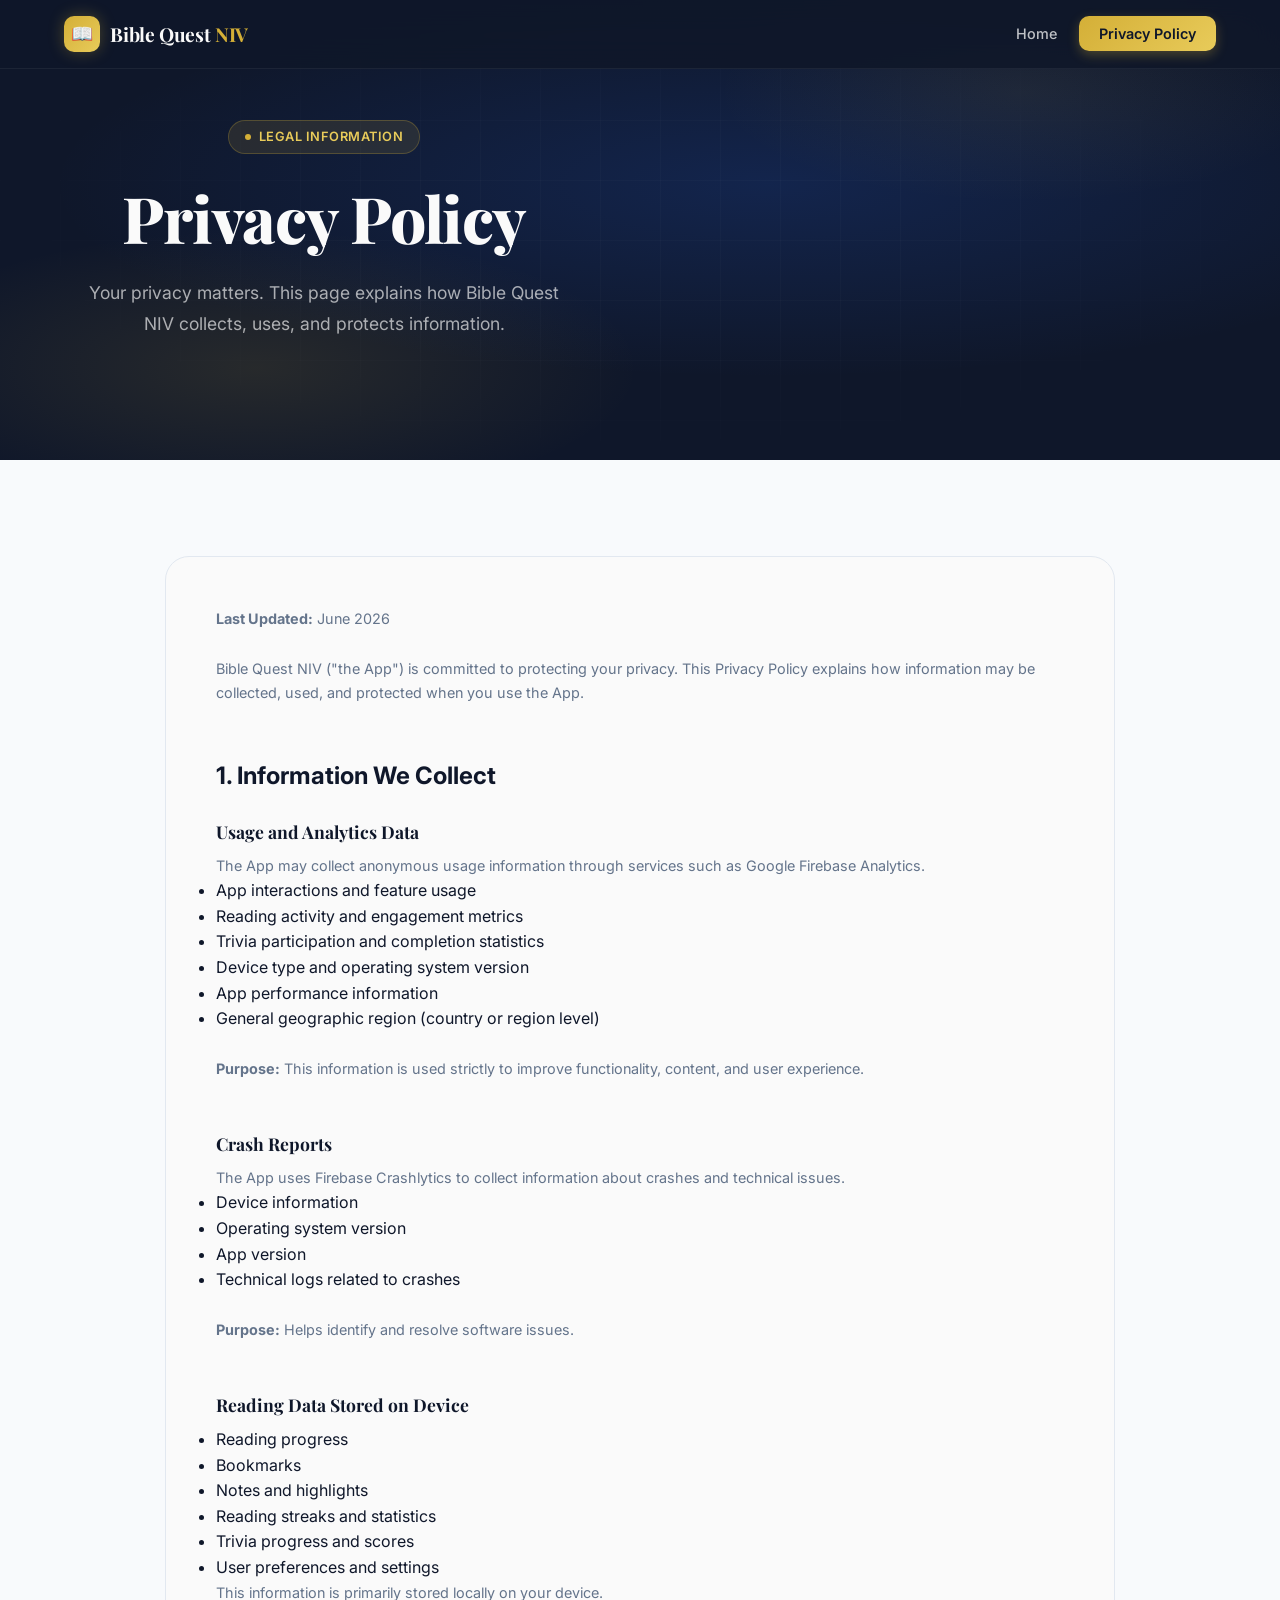
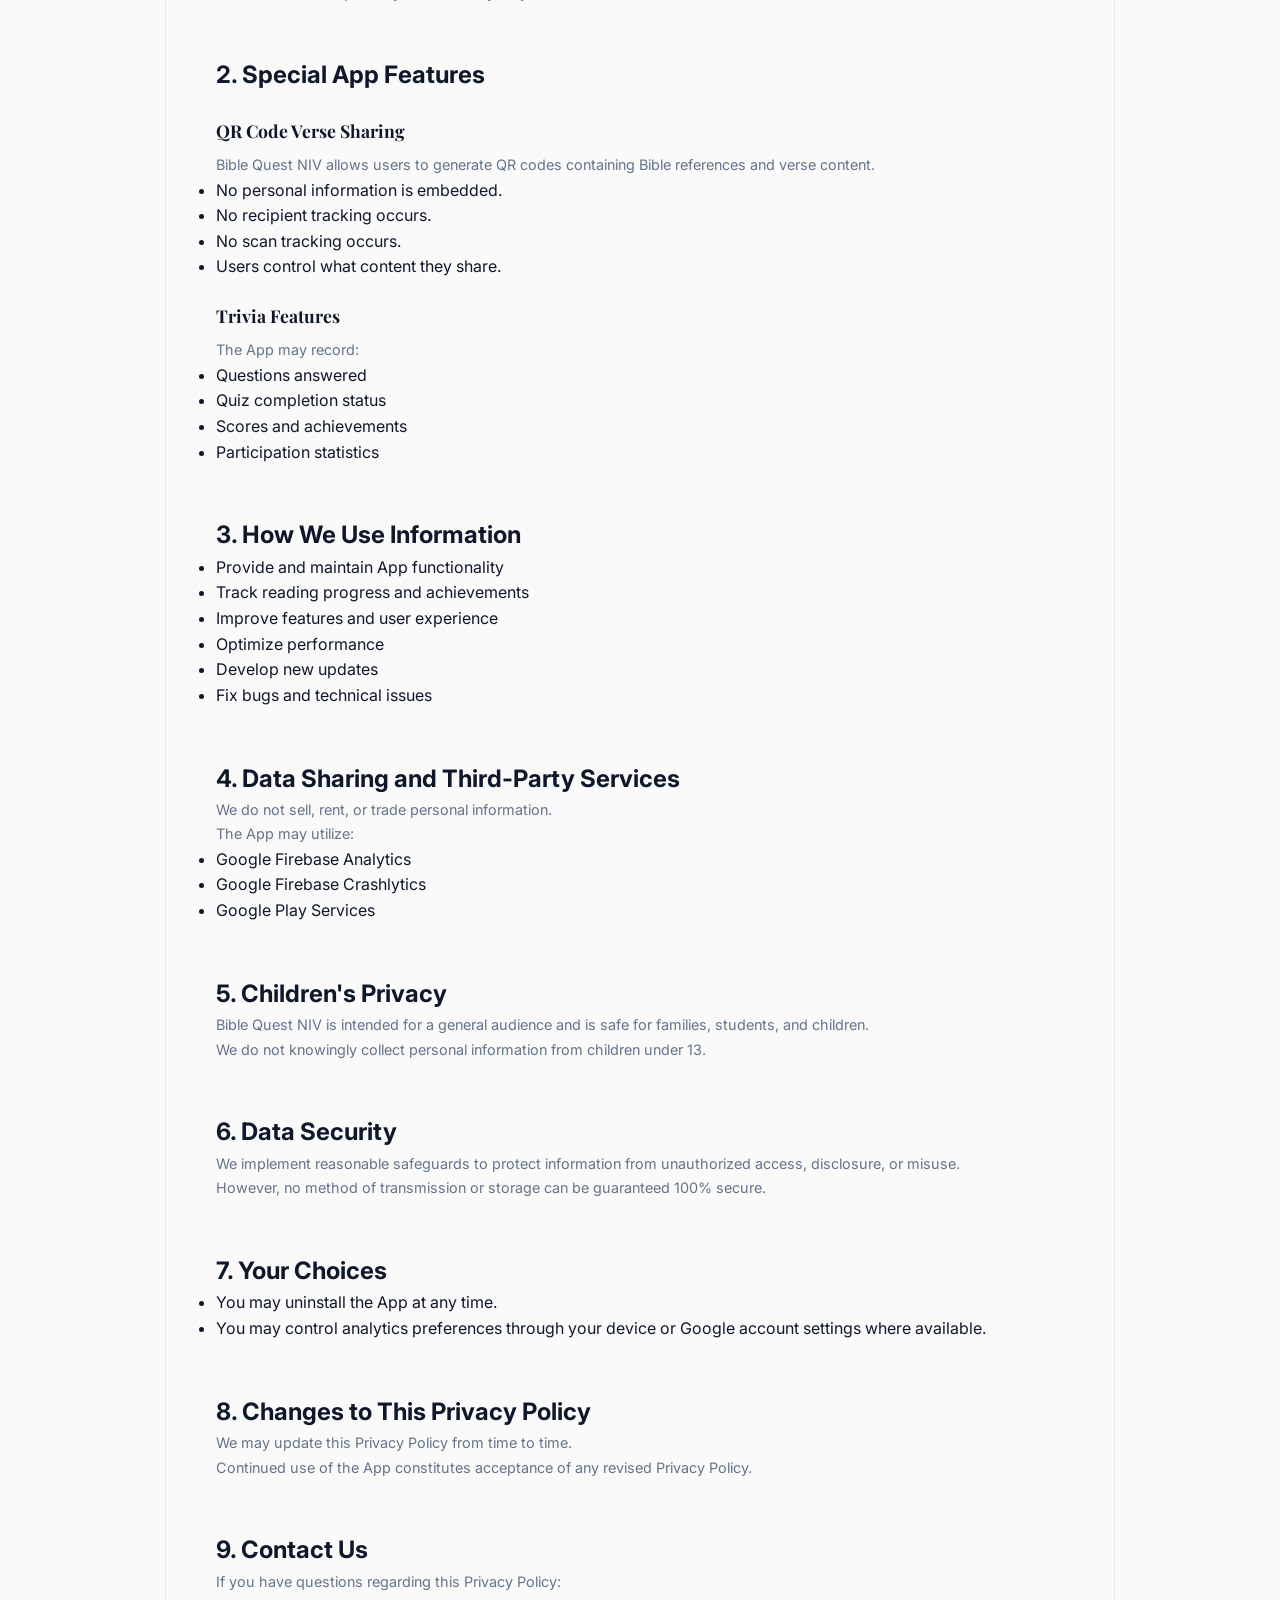
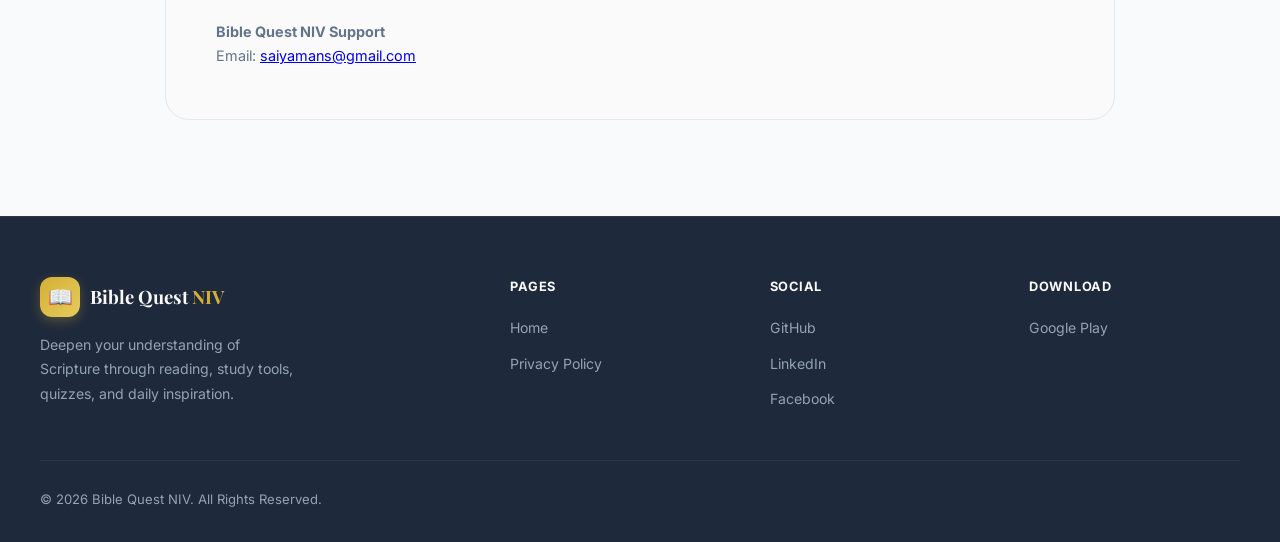
==== pages/privacy-policy.html @ 8a1cd686 "added privacy policy" ====
<!DOCTYPE html>
<html lang="en">
<head>
  <meta charset="UTF-8">
  <meta name="viewport" content="width=device-width, initial-scale=1.0">

  <title>Privacy Policy | Bible Quest NIV</title>

  <meta name="description"
        content="Privacy Policy for Bible Quest NIV">

  <!-- Existing Fonts -->
  <link rel="preconnect" href="https://fonts.googleapis.com">
  <link rel="preconnect" href="https://fonts.gstatic.com" crossorigin>

  <link href="https://fonts.googleapis.com/css2?family=Playfair+Display:wght@400;600;700;800&family=Inter:wght@300;400;500;600;700&display=swap"
        rel="stylesheet">

  <!-- YOUR EXISTING CSS -->
  <link rel="stylesheet" href="../css/style.css">
</head>
<body>

<!-- NAVBAR -->
<nav class="nav-bar">
  <div class="nav-inner">

    <a href="../index.html" class="nav-logo">
      <div class="nav-logo-icon">📖</div>

      <div class="nav-logo-text">
        Bible Quest <span>NIV</span>
      </div>
    </a>

    <ul class="nav-links">
      <li>
        <a href="../index.html" class="nav-link">
          Home
        </a>
      </li>

      <li>
        <a href="privacy-policy.html"
           class="nav-link nav-cta">
          Privacy Policy
        </a>
      </li>
    </ul>
  </div>
</nav>

<!-- HERO -->
<section class="hero" style="min-height: 50vh;">
  <div class="hero-bg"></div>
  <div class="hero-grid"></div>

  <div class="hero-inner">

    <div style="max-width: 800px; margin: 0 auto; text-align:center;">

      <div class="hero-badge">
        <span class="hero-badge-dot"></span>
        LEGAL INFORMATION
      </div>

      <h1 class="hero-title">
        Privacy Policy
      </h1>

      <p class="hero-subtitle">
        Your privacy matters. This page explains how Bible Quest NIV
        collects, uses, and protects information.
      </p>

    </div>

  </div>
</section>

<!-- CONTENT -->
<section class="section-light">
  <div class="section-inner">

    <div class="feature-card reveal"
         style="max-width: 950px; margin: 0 auto; padding: 50px;">

      <p>
        <strong>Last Updated:</strong> June 2026
      </p>

      <br>

      <p>
        Bible Quest NIV ("the App") is committed to protecting your
        privacy. This Privacy Policy explains how information may be
        collected, used, and protected when you use the App.
      </p>

      <br><br>

      <h2>1. Information We Collect</h2>

      <br>

      <h3>Usage and Analytics Data</h3>

      <p>
        The App may collect anonymous usage information through
        services such as Google Firebase Analytics.
      </p>

      <ul>
        <li>App interactions and feature usage</li>
        <li>Reading activity and engagement metrics</li>
        <li>Trivia participation and completion statistics</li>
        <li>Device type and operating system version</li>
        <li>App performance information</li>
        <li>General geographic region (country or region level)</li>
      </ul>

      <br>

      <p>
        <strong>Purpose:</strong>
        This information is used strictly to improve functionality,
        content, and user experience.
      </p>

      <br><br>

      <h3>Crash Reports</h3>

      <p>
        The App uses Firebase Crashlytics to collect information
        about crashes and technical issues.
      </p>

      <ul>
        <li>Device information</li>
        <li>Operating system version</li>
        <li>App version</li>
        <li>Technical logs related to crashes</li>
      </ul>

      <br>

      <p>
        <strong>Purpose:</strong>
        Helps identify and resolve software issues.
      </p>

      <br><br>

      <h3>Reading Data Stored on Device</h3>

      <ul>
        <li>Reading progress</li>
        <li>Bookmarks</li>
        <li>Notes and highlights</li>
        <li>Reading streaks and statistics</li>
        <li>Trivia progress and scores</li>
        <li>User preferences and settings</li>
      </ul>

      <p>
        This information is primarily stored locally on your device.
      </p>

      <br><br>

      <h2>2. Special App Features</h2>

      <br>

      <h3>QR Code Verse Sharing</h3>

      <p>
        Bible Quest NIV allows users to generate QR codes containing
        Bible references and verse content.
      </p>

      <ul>
        <li>No personal information is embedded.</li>
        <li>No recipient tracking occurs.</li>
        <li>No scan tracking occurs.</li>
        <li>Users control what content they share.</li>
      </ul>

      <br>

      <h3>Trivia Features</h3>

      <p>
        The App may record:
      </p>

      <ul>
        <li>Questions answered</li>
        <li>Quiz completion status</li>
        <li>Scores and achievements</li>
        <li>Participation statistics</li>
      </ul>

      <br><br>

      <h2>3. How We Use Information</h2>

      <ul>
        <li>Provide and maintain App functionality</li>
        <li>Track reading progress and achievements</li>
        <li>Improve features and user experience</li>
        <li>Optimize performance</li>
        <li>Develop new updates</li>
        <li>Fix bugs and technical issues</li>
      </ul>

      <br><br>

      <h2>4. Data Sharing and Third-Party Services</h2>

      <p>
        We do not sell, rent, or trade personal information.
      </p>

      <p>
        The App may utilize:
      </p>

      <ul>
        <li>Google Firebase Analytics</li>
        <li>Google Firebase Crashlytics</li>
        <li>Google Play Services</li>
      </ul>

      <br><br>

      <h2>5. Children's Privacy</h2>

      <p>
        Bible Quest NIV is intended for a general audience and is safe
        for families, students, and children.
      </p>

      <p>
        We do not knowingly collect personal information from children
        under 13.
      </p>

      <br><br>

      <h2>6. Data Security</h2>

      <p>
        We implement reasonable safeguards to protect information from
        unauthorized access, disclosure, or misuse.
      </p>

      <p>
        However, no method of transmission or storage can be guaranteed
        100% secure.
      </p>

      <br><br>

      <h2>7. Your Choices</h2>

      <ul>
        <li>You may uninstall the App at any time.</li>
        <li>You may control analytics preferences through your device
          or Google account settings where available.</li>
      </ul>

      <br><br>

      <h2>8. Changes to This Privacy Policy</h2>

      <p>
        We may update this Privacy Policy from time to time.
      </p>

      <p>
        Continued use of the App constitutes acceptance of any revised
        Privacy Policy.
      </p>

      <br><br>

      <h2>9. Contact Us</h2>

      <p>
        If you have questions regarding this Privacy Policy:
      </p>

      <br>

      <p>
        <strong>Bible Quest NIV Support</strong>
      </p>

      <p>
        Email:
        <a href="mailto:saiyamans@gmail.com">
          saiyamans@gmail.com
        </a>
      </p>

    </div>

  </div>
</section>

<!-- FOOTER -->
<footer class="footer-main">

  <div class="footer-inner">

    <div class="footer-top">

      <div class="footer-brand">

        <div class="footer-brand-logo">
          <div class="footer-brand-icon">📖</div>

          <div class="footer-brand-name">
            Bible Quest <span>NIV</span>
          </div>
        </div>

        <p class="footer-brand-desc">
          Deepen your understanding of Scripture through reading,
          study tools, quizzes, and daily inspiration.
        </p>

      </div>

      <div>
        <h4 class="footer-col-title">
          Pages
        </h4>

        <ul class="footer-links">
          <li>
            <a href="../index.html" class="footer-link">
              Home
            </a>
          </li>

          <li>
            <a href="privacy-policy.html"
               class="footer-link">
              Privacy Policy
            </a>
          </li>
        </ul>
      </div>

      <div>
        <h4 class="footer-col-title">
          Social
        </h4>

        <ul class="footer-links">

          <li>
            <a href="https://github.com/Stainley"
               target="_blank"
               class="footer-link">
              GitHub
            </a>
          </li>

          <li>
            <a href="https://www.linkedin.com"
               target="_blank"
               class="footer-link">
              LinkedIn
            </a>
          </li>

          <li>
            <a href="https://facebook.com"
               target="_blank"
               class="footer-link">
              Facebook
            </a>
          </li>

        </ul>
      </div>

      <div>
        <h4 class="footer-col-title">
          Download
        </h4>

        <ul class="footer-links">
          <li>
            <a href="https://play.google.com/store/apps/details?id=com.salapp.religion.biblequestnvi"
               target="_blank"
               class="footer-link">
              Google Play
            </a>
          </li>
        </ul>
      </div>

    </div>

    <div class="footer-bottom">

      <div class="footer-copyright">
        © 2026 Bible Quest NIV. All Rights Reserved.
      </div>

    </div>

  </div>

</footer>

<!-- EXISTING WEBSITE JS -->
<script src="../js/app.js"></script>

</body>
</html>
---- css/style.css ----
*, *::before, *::after { box-sizing: border-box; margin: 0; padding: 0; }

:root {
  --navy: #0F172A;
  --navy-800: #1E293B;
  --navy-700: #253552;
  --blue: #2563EB;
  --blue-light: #3B82F6;
  --blue-glow: rgba(37,99,235,0.35);
  --gold: #D4AF37;
  --gold-light: #E8CB5A;
  --gold-glow: rgba(212,175,55,0.3);
  --white: #FAFAFA;
  --gray-50: #F8FAFC;
  --gray-100: #F1F5F9;
  --gray-200: #E2E8F0;
  --gray-400: #94A3B8;
  --gray-500: #64748B;
  --gray-600: #475569;
  --text-dark: #0F172A;
  --font-display: 'Playfair Display', Georgia, serif;
  --font-body: 'Inter', -apple-system, sans-serif;
  --radius: 16px;
  --radius-lg: 24px;
  --radius-xl: 32px;
  --transition: 0.3s cubic-bezier(0.4, 0, 0.2, 1);
}

html { scroll-behavior: smooth; }

body {
  font-family: var(--font-body);
  background: var(--white);
  color: var(--text-dark);
  overflow-x: hidden;
  line-height: 1.6;
}

/* ─── DARK MODE ─────────────────────────────────── */
@media (prefers-color-scheme: dark) {
  body { background: var(--navy); color: var(--white); }
  .section-light { background: var(--navy-800) !important; }
  .section-white { background: var(--navy) !important; }
  .feature-card { background: rgba(255,255,255,0.04) !important; border-color: rgba(255,255,255,0.08) !important; }
  .feature-card h3, .step-title { color: var(--white) !important; }
  .feature-card p, .step-desc { color: var(--gray-400) !important; }
  .stat-label { color: var(--gray-400) !important; }
  .testimonial-card { background: var(--navy-800) !important; border-color: rgba(255,255,255,0.08) !important; }
  .testimonial-name { color: var(--white) !important; }
  .testimonial-role { color: var(--gray-400) !important; }
  .footer-main { background: var(--navy) !important; border-top-color: rgba(255,255,255,0.08) !important; }
  .footer-link, .nav-link { color: var(--gray-400) !important; }
  .nav-bar { background: rgba(15,23,42,0.95) !important; border-bottom-color: rgba(255,255,255,0.06) !important; }
  .section-eyebrow { color: var(--gold-light) !important; }
  .how-step { background: rgba(255,255,255,0.03) !important; }
}

/* ─── NAV ───────────────────────────────────────── */
.nav-bar {
  position: fixed;
  top: 0; left: 0; right: 0;
  z-index: 100;
  background: rgba(15, 23, 42, 0.88);
  backdrop-filter: blur(20px);
  -webkit-backdrop-filter: blur(20px);
  border-bottom: 1px solid rgba(255,255,255,0.06);
  transition: var(--transition);
}
.nav-inner {
  max-width: 1200px;
  margin: 0 auto;
  padding: 0 24px;
  height: 68px;
  display: flex;
  align-items: center;
  justify-content: space-between;
}
.nav-logo {
  display: flex;
  align-items: center;
  gap: 10px;
  text-decoration: none;
}
.nav-logo-icon {
  width: 36px;
  height: 36px;
  background: linear-gradient(135deg, var(--gold), var(--gold-light));
  border-radius: 10px;
  display: flex;
  align-items: center;
  justify-content: center;
  font-size: 18px;
  box-shadow: 0 0 16px var(--gold-glow);
}
.nav-logo-text {
  font-family: var(--font-display);
  font-weight: 700;
  font-size: 1.2rem;
  color: var(--white);
  letter-spacing: -0.01em;
}
.nav-logo-text span { color: var(--gold); }
.nav-links {
  display: flex;
  align-items: center;
  gap: 8px;
  list-style: none;
}
.nav-link {
  color: rgba(250,250,250,0.75);
  text-decoration: none;
  font-size: 0.9rem;
  font-weight: 500;
  padding: 8px 14px;
  border-radius: 8px;
  transition: var(--transition);
}
.nav-link:hover { color: var(--white); background: rgba(255,255,255,0.08); }
.nav-cta {
  background: linear-gradient(135deg, var(--gold), var(--gold-light));
  color: var(--navy) !important;
  font-weight: 600 !important;
  padding: 9px 20px !important;
  border-radius: 10px !important;
  box-shadow: 0 4px 12px var(--gold-glow);
}
.nav-cta:hover { transform: translateY(-1px); box-shadow: 0 6px 20px var(--gold-glow) !important; background: rgba(255,255,255,0.08) !important; color: var(--gold) !important; }
.nav-hamburger {
  display: none;
  flex-direction: column;
  gap: 5px;
  cursor: pointer;
  padding: 8px;
  border: none;
  background: none;
}
.nav-hamburger span { width: 24px; height: 2px; background: var(--white); border-radius: 2px; transition: var(--transition); }
@media (max-width: 768px) {
  .nav-links { display: none; }
  .nav-hamburger { display: flex; }
}

/* ─── HERO ──────────────────────────────────────── */
.hero {
  min-height: 100vh;
  background: var(--navy);
  position: relative;
  overflow: hidden;
  display: flex;
  align-items: center;
  padding: 120px 24px 80px;
}
.hero-bg {
  position: absolute;
  inset: 0;
  background:
    radial-gradient(ellipse 80% 60% at 60% 40%, rgba(37,99,235,0.18) 0%, transparent 70%),
    radial-gradient(ellipse 50% 50% at 20% 80%, rgba(212,175,55,0.12) 0%, transparent 60%),
    radial-gradient(ellipse 40% 40% at 80% 20%, rgba(212,175,55,0.08) 0%, transparent 60%);
}
.hero-grid {
  position: absolute;
  inset: 0;
  background-image:
    linear-gradient(rgba(255,255,255,0.02) 1px, transparent 1px),
    linear-gradient(90deg, rgba(255,255,255,0.02) 1px, transparent 1px);
  background-size: 60px 60px;
  mask-image: radial-gradient(ellipse at center, black 30%, transparent 80%);
}
.hero-inner {
  max-width: 1200px;
  margin: 0 auto;
  display: grid;
  grid-template-columns: 1fr 1fr;
  gap: 64px;
  align-items: center;
  position: relative;
  z-index: 2;
  width: 100%;
}
.hero-badge {
  display: inline-flex;
  align-items: center;
  gap: 8px;
  background: rgba(212,175,55,0.12);
  border: 1px solid rgba(212,175,55,0.25);
  border-radius: 100px;
  padding: 6px 16px;
  font-size: 0.8rem;
  font-weight: 600;
  color: var(--gold-light);
  letter-spacing: 0.04em;
  text-transform: uppercase;
  margin-bottom: 28px;
}
.hero-badge-dot {
  width: 6px; height: 6px;
  background: var(--gold);
  border-radius: 50%;
  animation: pulse-dot 2s ease-in-out infinite;
}
@keyframes pulse-dot {
  0%, 100% { opacity: 1; transform: scale(1); }
  50% { opacity: 0.5; transform: scale(0.8); }
}
.hero-title {
  font-family: var(--font-display);
  font-size: clamp(2.6rem, 5vw, 4rem);
  font-weight: 800;
  line-height: 1.12;
  color: var(--white);
  letter-spacing: -0.02em;
  margin-bottom: 24px;
}
.hero-title .gold { color: var(--gold); }
.hero-title .italic { font-style: italic; }
.hero-subtitle {
  font-size: 1.1rem;
  color: rgba(250,250,250,0.65);
  line-height: 1.75;
  max-width: 480px;
  margin-bottom: 40px;
  font-weight: 400;
}
.hero-actions {
  display: flex;
  gap: 14px;
  flex-wrap: wrap;
}
.btn-primary {
  display: inline-flex;
  align-items: center;
  gap: 10px;
  background: linear-gradient(135deg, var(--gold), #C9A227);
  color: var(--navy);
  font-weight: 700;
  font-size: 0.95rem;
  padding: 14px 28px;
  border-radius: 12px;
  text-decoration: none;
  border: none;
  cursor: pointer;
  box-shadow: 0 8px 24px rgba(212,175,55,0.35), 0 2px 4px rgba(0,0,0,0.2);
  transition: var(--transition);
}
.btn-primary:hover {
  transform: translateY(-2px);
  box-shadow: 0 12px 32px rgba(212,175,55,0.5), 0 2px 8px rgba(0,0,0,0.2);
}
.btn-secondary {
  display: inline-flex;
  align-items: center;
  gap: 10px;
  background: rgba(255,255,255,0.07);
  color: var(--white);
  font-weight: 600;
  font-size: 0.95rem;
  padding: 14px 28px;
  border-radius: 12px;
  text-decoration: none;
  border: 1px solid rgba(255,255,255,0.12);
  cursor: pointer;
  transition: var(--transition);
}
.btn-secondary:hover { background: rgba(255,255,255,0.12); transform: translateY(-2px); }

/* Phone Mockup */
.hero-visual {
  position: relative;
  display: flex;
  justify-content: center;
  align-items: center;
}
.phone-glow {
  position: absolute;
  width: 300px; height: 300px;
  background: radial-gradient(circle, rgba(212,175,55,0.25) 0%, transparent 70%);
  border-radius: 50%;
  animation: glow-pulse 4s ease-in-out infinite;
}
@keyframes glow-pulse {
  0%, 100% { opacity: 0.6; transform: scale(1); }
  50% { opacity: 1; transform: scale(1.15); }
}
.phone-mockup {
  position: relative;
  z-index: 2;
  width: 240px;
  filter: drop-shadow(0 32px 64px rgba(0,0,0,0.5)) drop-shadow(0 0 40px rgba(212,175,55,0.2));
  animation: phone-float 6s ease-in-out infinite;
}
@keyframes phone-float {
  0%, 100% { transform: translateY(0px) rotate(-1deg); }
  50% { transform: translateY(-16px) rotate(1deg); }
}
.phone-frame {
  background: linear-gradient(160deg, #1c2a3e, #0d1824);
  border-radius: 40px;
  padding: 12px;
  border: 1.5px solid rgba(255,255,255,0.12);
  box-shadow: inset 0 1px 0 rgba(255,255,255,0.1);
}
.phone-screen {
  background: linear-gradient(160deg, #0F172A 0%, #1a2744 100%);
  border-radius: 30px;
  overflow: hidden;
  aspect-ratio: 9/19;
  position: relative;
  display: flex;
  flex-direction: column;
}
.phone-notch {
  width: 80px; height: 24px;
  background: #0d1420;
  border-radius: 0 0 16px 16px;
  margin: 0 auto;
  position: relative;
  z-index: 2;
}
.phone-content {
  flex: 1;
  padding: 12px 14px 16px;
  display: flex;
  flex-direction: column;
  gap: 10px;
}
.phone-header {
  text-align: center;
  padding: 4px 0 8px;
}
.phone-app-name {
  font-family: var(--font-display);
  font-size: 13px;
  font-weight: 700;
  color: var(--gold);
}
.phone-verse-card {
  background: linear-gradient(135deg, rgba(37,99,235,0.3), rgba(212,175,55,0.15));
  border: 1px solid rgba(212,175,55,0.2);
  border-radius: 14px;
  padding: 12px;
  text-align: center;
}
.phone-verse-label {
  font-size: 8px;
  color: var(--gold-light);
  font-weight: 600;
  letter-spacing: 0.06em;
  text-transform: uppercase;
  margin-bottom: 4px;
}
.phone-verse-text {
  font-family: var(--font-display);
  font-size: 9px;
  font-style: italic;
  color: rgba(250,250,250,0.9);
  line-height: 1.5;
}
.phone-question-card {
  background: rgba(255,255,255,0.05);
  border: 1px solid rgba(255,255,255,0.08);
  border-radius: 14px;
  padding: 12px;
}
.phone-q-label {
  font-size: 8px;
  color: var(--gold);
  font-weight: 600;
  text-transform: uppercase;
  letter-spacing: 0.06em;
  margin-bottom: 6px;
}
.phone-q-text {
  font-size: 10px;
  color: var(--white);
  font-weight: 600;
  line-height: 1.5;
  margin-bottom: 10px;
}
.phone-options {
  display: flex;
  flex-direction: column;
  gap: 5px;
}
.phone-option {
  background: rgba(255,255,255,0.05);
  border: 1px solid rgba(255,255,255,0.1);
  border-radius: 8px;
  padding: 6px 10px;
  font-size: 9px;
  color: rgba(250,250,250,0.8);
}
.phone-option.correct {
  background: rgba(34,197,94,0.15);
  border-color: rgba(34,197,94,0.3);
  color: #86efac;
}
.phone-progress-bar {
  height: 3px;
  background: rgba(255,255,255,0.1);
  border-radius: 100px;
  overflow: hidden;
}
.phone-progress-fill {
  height: 100%;
  width: 65%;
  background: linear-gradient(90deg, var(--blue), var(--gold));
  border-radius: 100px;
}
.phone-stats-row {
  display: flex;
  gap: 6px;
}
.phone-stat {
  flex: 1;
  background: rgba(255,255,255,0.04);
  border: 1px solid rgba(255,255,255,0.07);
  border-radius: 10px;
  padding: 8px;
  text-align: center;
}
.phone-stat-num {
  font-size: 14px;
  font-weight: 700;
  color: var(--gold);
  line-height: 1;
}
.phone-stat-lbl {
  font-size: 7px;
  color: var(--gray-400);
  margin-top: 2px;
}

/* Floating scripture fragments */
.scripture-float {
  position: absolute;
  font-family: var(--font-display);
  font-style: italic;
  font-size: 0.72rem;
  color: rgba(212,175,55,0.4);
  white-space: nowrap;
  pointer-events: none;
  user-select: none;
}
.sf1 { top: 18%; left: 2%; animation: drift1 12s ease-in-out infinite; }
.sf2 { top: 65%; right: 3%; animation: drift2 15s ease-in-out infinite; }
.sf3 { bottom: 20%; left: 5%; animation: drift1 18s ease-in-out infinite 2s; }
@keyframes drift1 {
  0%, 100% { transform: translateY(0) translateX(0); opacity: 0.4; }
  33% { transform: translateY(-12px) translateX(6px); opacity: 0.65; }
  66% { transform: translateY(8px) translateX(-4px); opacity: 0.3; }
}
@keyframes drift2 {
  0%, 100% { transform: translateY(0) translateX(0); opacity: 0.3; }
  50% { transform: translateY(-18px) translateX(-8px); opacity: 0.55; }
}

/* ─── SECTIONS ──────────────────────────────────── */
.section-light { background: var(--gray-50); }
.section-white { background: var(--white); }
.section-dark { background: var(--navy); }
.section-navy { background: var(--navy-800); }

.section-inner {
  max-width: 1200px;
  margin: 0 auto;
  padding: 96px 24px;
}
.section-header {
  text-align: center;
  max-width: 640px;
  margin: 0 auto 64px;
}
.section-eyebrow {
  font-size: 0.78rem;
  font-weight: 700;
  letter-spacing: 0.1em;
  text-transform: uppercase;
  color: var(--blue);
  margin-bottom: 14px;
}
.section-eyebrow.gold { color: var(--gold); }
.section-title {
  font-family: var(--font-display);
  font-size: clamp(1.9rem, 3.5vw, 2.8rem);
  font-weight: 700;
  line-height: 1.2;
  letter-spacing: -0.02em;
  color: var(--navy);
  margin-bottom: 18px;
}
.section-title.light { color: var(--white); }
.section-desc {
  font-size: 1.05rem;
  color: var(--gray-500);
  line-height: 1.75;
}
.section-desc.light { color: rgba(250,250,250,0.6); }

/* ─── FEATURE CARDS ─────────────────────────────── */
.features-grid {
  display: grid;
  grid-template-columns: repeat(3, 1fr);
  gap: 24px;
}
@media (max-width: 900px) { .features-grid { grid-template-columns: repeat(2, 1fr); } }
@media (max-width: 580px) { .features-grid { grid-template-columns: 1fr; } }

.feature-card {
  background: var(--white);
  border: 1px solid var(--gray-200);
  border-radius: var(--radius-lg);
  padding: 32px 28px;
  transition: var(--transition);
  cursor: default;
  position: relative;
  overflow: hidden;
}
.feature-card::before {
  content: '';
  position: absolute;
  top: 0; left: 0; right: 0;
  height: 3px;
  background: linear-gradient(90deg, var(--blue), var(--gold));
  opacity: 0;
  transition: var(--transition);
}
.feature-card:hover {
  transform: translateY(-6px);
  box-shadow: 0 20px 48px rgba(15,23,42,0.1), 0 4px 12px rgba(15,23,42,0.06);
  border-color: var(--gray-100);
}
.feature-card:hover::before { opacity: 1; }
.feature-icon {
  width: 52px; height: 52px;
  border-radius: 14px;
  display: flex;
  align-items: center;
  justify-content: center;
  font-size: 24px;
  margin-bottom: 20px;
}
.icon-blue { background: rgba(37,99,235,0.1); }
.icon-gold { background: rgba(212,175,55,0.12); }
.icon-green { background: rgba(34,197,94,0.1); }
.icon-purple { background: rgba(139,92,246,0.1); }
.icon-rose { background: rgba(244,63,94,0.1); }
.icon-teal { background: rgba(20,184,166,0.1); }
.feature-card h3 {
  font-family: var(--font-display);
  font-size: 1.1rem;
  font-weight: 700;
  color: var(--navy);
  margin-bottom: 10px;
  line-height: 1.3;
}
.feature-card p {
  font-size: 0.9rem;
  color: var(--gray-500);
  line-height: 1.7;
}

/* ─── HOW IT WORKS ──────────────────────────────── */
.how-steps {
  display: grid;
  grid-template-columns: repeat(3, 1fr);
  gap: 32px;
  position: relative;
}
.how-steps::before {
  content: '';
  position: absolute;
  top: 48px;
  left: calc(16.66% + 24px);
  right: calc(16.66% + 24px);
  height: 2px;
  background: linear-gradient(90deg, var(--blue), var(--gold));
  opacity: 0.3;
}
@media (max-width: 768px) {
  .how-steps { grid-template-columns: 1fr; }
  .how-steps::before { display: none; }
}
.how-step {
  text-align: center;
  padding: 36px 24px;
  background: rgba(255,255,255,0.02);
  border: 1px solid rgba(255,255,255,0.06);
  border-radius: var(--radius-lg);
  transition: var(--transition);
}
.how-step:hover { background: rgba(255,255,255,0.05); transform: translateY(-4px); }
.step-number {
  width: 56px; height: 56px;
  border-radius: 50%;
  background: linear-gradient(135deg, var(--blue), var(--blue-light));
  color: var(--white);
  font-weight: 800;
  font-size: 1.25rem;
  display: flex;
  align-items: center;
  justify-content: center;
  margin: 0 auto 20px;
  box-shadow: 0 8px 24px rgba(37,99,235,0.35);
  font-family: var(--font-display);
}
.step-icon { font-size: 28px; margin-bottom: 10px; display: block; }
.step-title {
  font-family: var(--font-display);
  font-size: 1.2rem;
  font-weight: 700;
  color: var(--white);
  margin-bottom: 12px;
}
.step-desc { font-size: 0.9rem; color: rgba(250,250,250,0.55); line-height: 1.7; }

/* ─── STATS ─────────────────────────────────────── */
.stats-grid {
  display: grid;
  grid-template-columns: repeat(4, 1fr);
  gap: 1px;
  background: rgba(255,255,255,0.06);
  border-radius: var(--radius-xl);
  overflow: hidden;
  border: 1px solid rgba(255,255,255,0.06);
}
@media (max-width: 768px) {
  .stats-grid { grid-template-columns: repeat(2, 1fr); }
}
.stat-item {
  background: rgba(255,255,255,0.03);
  padding: 48px 32px;
  text-align: center;
  transition: var(--transition);
}
.stat-item:hover { background: rgba(255,255,255,0.06); }
.stat-number {
  font-family: var(--font-display);
  font-size: clamp(2.4rem, 4vw, 3.5rem);
  font-weight: 800;
  color: var(--white);
  line-height: 1;
  margin-bottom: 8px;
}
.stat-number span { color: var(--gold); }
.stat-label { font-size: 0.88rem; color: var(--gray-400); font-weight: 500; }

/* ─── TESTIMONIALS ──────────────────────────────── */
.testimonials-grid {
  display: grid;
  grid-template-columns: repeat(3, 1fr);
  gap: 24px;
}
@media (max-width: 900px) { .testimonials-grid { grid-template-columns: repeat(2, 1fr); } }
@media (max-width: 580px) { .testimonials-grid { grid-template-columns: 1fr; } }

.testimonial-card {
  background: var(--white);
  border: 1px solid var(--gray-200);
  border-radius: var(--radius-lg);
  padding: 32px 28px;
  transition: var(--transition);
  position: relative;
}
.testimonial-card:hover { transform: translateY(-4px); box-shadow: 0 16px 40px rgba(15,23,42,0.09); }
.testimonial-stars {
  display: flex;
  gap: 3px;
  margin-bottom: 18px;
  font-size: 1rem;
}
.testimonial-star { color: var(--gold); }
.testimonial-text {
  font-size: 0.92rem;
  color: var(--gray-600);
  line-height: 1.8;
  margin-bottom: 24px;
  font-style: italic;
}
.testimonial-text::before { content: '"'; font-family: var(--font-display); font-size: 2rem; color: var(--gold); line-height: 0; vertical-align: -0.5rem; margin-right: 2px; }
.testimonial-author {
  display: flex;
  align-items: center;
  gap: 12px;
}
.testimonial-avatar {
  width: 40px; height: 40px;
  border-radius: 50%;
  display: flex;
  align-items: center;
  justify-content: center;
  font-size: 1.1rem;
  font-weight: 700;
  color: var(--white);
  font-family: var(--font-display);
  flex-shrink: 0;
  overflow: hidden;
}
.testimonial-avatar img {
  width: 100%;
  height: 100%;
  object-fit: cover;
}
.testimonial-name { font-weight: 700; font-size: 0.9rem; color: var(--navy); }
.testimonial-role { font-size: 0.78rem; color: var(--gray-400); margin-top: 2px; }

/* ─── SCREENSHOTS ───────────────────────────────── */
.screenshots-container {
  display: flex;
  gap: 24px;
  justify-content: center;
  overflow-x: auto;
  padding: 16px 0 32px;
  scrollbar-width: thin;
  scrollbar-color: rgba(255,255,255,0.1) transparent;
}
.screenshot-phone {
  flex-shrink: 0;
  width: 180px;
  transition: var(--transition);
}
.screenshot-phone:hover { transform: translateY(-8px) scale(1.02); }
.screenshot-phone.featured { transform: scale(1.06); }
.screenshot-phone.featured:hover { transform: scale(1.06) translateY(-8px); }
.screenshot-label {
  text-align: center;
  font-size: 0.8rem;
  color: rgba(250,250,250,0.5);
  margin-top: 12px;
  font-weight: 500;
}
.screenshot-frame {
  background: linear-gradient(160deg, #1c2a3e, #0d1824);
  border-radius: 30px;
  padding: 10px;
  border: 1.5px solid rgba(255,255,255,0.1);
}
.screenshot-screen {
  border-radius: 22px;
  overflow: hidden;
  aspect-ratio: 9/19;
  display: flex;
  flex-direction: column;
}
.screenshot-screen img {
  width: 100%;
  height: 100%;
  object-fit: cover;
}

/* Home screen */
.ss-home { background: linear-gradient(160deg, #0F172A, #1a2744); padding: 12px; display: flex; flex-direction: column; gap: 8px; }
.ss-home-header { text-align: center; padding: 6px 0; }
.ss-home-title { font-family: var(--font-display); font-size: 11px; font-weight: 800; color: var(--gold); }
.ss-home-sub { font-size: 7px; color: rgba(250,250,250,0.5); margin-top: 2px; }
.ss-daily-card { background: linear-gradient(135deg, rgba(37,99,235,0.4), rgba(139,92,246,0.3)); border-radius: 10px; padding: 10px; }
.ss-daily-label { font-size: 7px; color: rgba(250,250,250,0.6); text-transform: uppercase; letter-spacing: 0.06em; margin-bottom: 3px; }
.ss-daily-title { font-size: 9px; font-weight: 700; color: var(--white); }
.ss-cats { display: grid; grid-template-columns: 1fr 1fr; gap: 5px; }
.ss-cat { border-radius: 8px; padding: 8px; text-align: center; }
.ss-cat-icon { font-size: 14px; display: block; }
.ss-cat-name { font-size: 7px; color: rgba(250,250,250,0.7); margin-top: 2px; font-weight: 600; }

/* Quiz screen */
.ss-quiz { background: linear-gradient(160deg, #0F172A, #111827); padding: 10px; display: flex; flex-direction: column; gap: 7px; }
.ss-quiz-progress { height: 2px; background: rgba(255,255,255,0.08); border-radius: 2px; }
.ss-quiz-bar { height: 100%; width: 45%; background: linear-gradient(90deg, #2563EB, #D4AF37); border-radius: 2px; }
.ss-quiz-q { font-size: 8px; color: var(--gold); font-weight: 600; text-transform: uppercase; letter-spacing: 0.06em; }
.ss-quiz-text { font-size: 9px; color: var(--white); font-weight: 600; line-height: 1.5; }
.ss-quiz-opts { display: flex; flex-direction: column; gap: 4px; }
.ss-quiz-opt { background: rgba(255,255,255,0.05); border: 1px solid rgba(255,255,255,0.09); border-radius: 7px; padding: 6px 8px; font-size: 8px; color: rgba(250,250,250,0.75); }
.ss-quiz-opt.sel { background: rgba(37,99,235,0.25); border-color: rgba(37,99,235,0.4); color: #93c5fd; }
.ss-quiz-btn { background: linear-gradient(135deg, var(--blue), var(--blue-light)); border-radius: 8px; padding: 7px; text-align: center; font-size: 8px; font-weight: 700; color: var(--white); margin-top: 2px; }

/* Results screen */
.ss-results { background: linear-gradient(160deg, #0F172A, #1a2433); padding: 12px; display: flex; flex-direction: column; gap: 8px; align-items: center; }
.ss-results-icon { font-size: 28px; text-align: center; }
.ss-results-title { font-size: 11px; font-weight: 800; color: var(--white); text-align: center; font-family: var(--font-display); }
.ss-results-score { font-size: 28px; font-weight: 800; color: var(--gold); font-family: var(--font-display); }
.ss-results-label { font-size: 7px; color: rgba(250,250,250,0.5); text-transform: uppercase; letter-spacing: 0.06em; margin-top: -4px; }
.ss-results-verse { font-size: 7px; font-style: italic; color: rgba(212,175,55,0.7); text-align: center; font-family: var(--font-display); line-height: 1.5; padding: 6px; border: 1px solid rgba(212,175,55,0.15); border-radius: 8px; }
.ss-results-btn { background: linear-gradient(135deg, var(--gold), #C9A227); border-radius: 8px; padding: 6px 16px; font-size: 8px; font-weight: 700; color: var(--navy); }

/* Progress screen */
.ss-progress { background: linear-gradient(160deg, #0F172A, #0d1f35); padding: 10px; display: flex; flex-direction: column; gap: 7px; }
.ss-prog-title { font-size: 10px; font-weight: 700; color: var(--white); font-family: var(--font-display); }
.ss-prog-item { background: rgba(255,255,255,0.04); border: 1px solid rgba(255,255,255,0.07); border-radius: 8px; padding: 7px; }
.ss-prog-name { font-size: 8px; font-weight: 600; color: var(--white); margin-bottom: 4px; }
.ss-prog-bar { height: 3px; background: rgba(255,255,255,0.08); border-radius: 2px; margin-bottom: 3px; }
.ss-prog-fill { height: 100%; border-radius: 2px; background: linear-gradient(90deg, var(--blue), var(--gold)); }
.ss-prog-pct { font-size: 7px; color: var(--gold); font-weight: 600; }

/* ─── CTA ───────────────────────────────────────── */
.cta-section {
  background: var(--navy);
  position: relative;
  overflow: hidden;
}
.cta-bg {
  position: absolute;
  inset: 0;
  background:
    radial-gradient(ellipse 60% 80% at 50% 50%, rgba(37,99,235,0.15) 0%, transparent 70%),
    radial-gradient(ellipse 40% 40% at 10% 50%, rgba(212,175,55,0.1) 0%, transparent 60%),
    radial-gradient(ellipse 40% 40% at 90% 50%, rgba(212,175,55,0.1) 0%, transparent 60%);
}
.cta-inner {
  position: relative;
  z-index: 2;
  text-align: center;
  padding: 100px 24px;
  max-width: 680px;
  margin: 0 auto;
}
.cta-title {
  font-family: var(--font-display);
  font-size: clamp(2rem, 4vw, 3rem);
  font-weight: 800;
  color: var(--white);
  line-height: 1.2;
  letter-spacing: -0.02em;
  margin-bottom: 20px;
}
.cta-title .gold { color: var(--gold); }
.cta-desc {
  font-size: 1.05rem;
  color: rgba(250,250,250,0.6);
  margin-bottom: 40px;
  line-height: 1.75;
}
.cta-actions { display: flex; gap: 16px; justify-content: center; flex-wrap: wrap; }
.btn-cta-primary {
  display: inline-flex;
  align-items: center;
  gap: 12px;
  background: linear-gradient(135deg, var(--gold), #C9A227);
  color: var(--navy);
  font-weight: 700;
  font-size: 1rem;
  padding: 16px 32px;
  border-radius: 14px;
  text-decoration: none;
  box-shadow: 0 12px 32px rgba(212,175,55,0.4);
  transition: var(--transition);
}
.btn-cta-primary:hover { transform: translateY(-3px); box-shadow: 0 16px 48px rgba(212,175,55,0.55); }

/* ─── FOOTER ────────────────────────────────────── */
.footer-main {
  background: var(--navy-800);
  border-top: 1px solid rgba(255,255,255,0.06);
  padding: 60px 24px 32px;
}
.footer-inner {
  max-width: 1200px;
  margin: 0 auto;
}
.footer-top {
  display: grid;
  grid-template-columns: 2fr 1fr 1fr 1fr;
  gap: 48px;
  margin-bottom: 48px;
}
@media (max-width: 768px) {
  .footer-top { grid-template-columns: 1fr 1fr; gap: 32px; }
  .footer-brand { grid-column: 1 / -1; }
}
@media (max-width: 480px) {
  .footer-top { grid-template-columns: 1fr; }
}
.footer-brand-logo {
  display: flex;
  align-items: center;
  gap: 10px;
  margin-bottom: 16px;
}
.footer-brand-icon {
  width: 40px; height: 40px;
  background: linear-gradient(135deg, var(--gold), var(--gold-light));
  border-radius: 12px;
  display: flex;
  align-items: center;
  justify-content: center;
  font-size: 20px;
  box-shadow: 0 4px 12px var(--gold-glow);
}
.footer-brand-name {
  font-family: var(--font-display);
  font-size: 1.15rem;
  font-weight: 700;
  color: var(--white);
}
.footer-brand-name span { color: var(--gold); }
.footer-brand-desc {
  font-size: 0.88rem;
  color: var(--gray-400);
  line-height: 1.75;
  max-width: 260px;
}
.footer-col-title {
  font-size: 0.8rem;
  font-weight: 700;
  color: var(--white);
  letter-spacing: 0.06em;
  text-transform: uppercase;
  margin-bottom: 18px;
}
.footer-links { list-style: none; display: flex; flex-direction: column; gap: 10px; }
.footer-link {
  color: var(--gray-400);
  text-decoration: none;
  font-size: 0.88rem;
  transition: var(--transition);
}
.footer-link:hover { color: var(--gold); }
.footer-bottom {
  border-top: 1px solid rgba(255,255,255,0.06);
  padding-top: 28px;
  display: flex;
  align-items: center;
  justify-content: space-between;
  flex-wrap: wrap;
  gap: 16px;
}
.footer-copyright { font-size: 0.82rem; color: var(--gray-400); }
.footer-copyright a { color: var(--gold); text-decoration: none; }
.footer-bottom-links { display: flex; gap: 24px; }

/* ─── ANIMATIONS ────────────────────────────────── */
.reveal {
  opacity: 0;
  transform: translateY(28px);
  transition: opacity 0.7s cubic-bezier(0.4,0,0.2,1), transform 0.7s cubic-bezier(0.4,0,0.2,1);
}
.reveal.visible { opacity: 1; transform: none; }
.reveal-delay-1 { transition-delay: 0.1s; }
.reveal-delay-2 { transition-delay: 0.2s; }
.reveal-delay-3 { transition-delay: 0.3s; }
.reveal-delay-4 { transition-delay: 0.4s; }
.reveal-delay-5 { transition-delay: 0.5s; }

@media (prefers-reduced-motion: reduce) {
  .reveal { opacity: 1; transform: none; }
  .phone-mockup { animation: none; }
  .phone-glow { animation: none; }
  .scripture-float { animation: none; }
}

/* ─── RESPONSIVE ────────────────────────────────── */
@media (max-width: 900px) {
  .hero-inner { grid-template-columns: 1fr; gap: 48px; text-align: center; }
  .hero-subtitle { margin-left: auto; margin-right: auto; }
  .hero-actions { justify-content: center; }
  .hero-visual { order: -1; }
  .phone-mockup { width: 200px; }
}
@media (max-width: 480px) {
  .section-inner { padding: 72px 20px; }
  .btn-primary, .btn-secondary { padding: 12px 22px; font-size: 0.9rem; }
}

/* ─── PLAY STORE BADGE ──────────────────────────── */
.play-badge {
  display: inline-flex;
  align-items: center;
  gap: 12px;
  background: var(--navy);
  border: 1.5px solid rgba(255,255,255,0.15);
  border-radius: 12px;
  padding: 10px 20px;
  text-decoration: none;
  transition: var(--transition);
}
.play-badge:hover { background: var(--navy-700); transform: translateY(-2px); border-color: rgba(255,255,255,0.25); }
.play-badge-icon { font-size: 1.8rem; line-height: 1; }
.play-badge-text { display: flex; flex-direction: column; }
.play-badge-small { font-size: 0.65rem; color: rgba(250,250,250,0.6); letter-spacing: 0.02em; }
.play-badge-big { font-size: 0.95rem; font-weight: 700; color: var(--white); letter-spacing: -0.01em; }

/* Divider cross */
.cross-divider {
  display: flex;
  align-items: center;
  justify-content: center;
  padding: 16px 0;
  color: var(--gold);
  font-size: 1.4rem;
  opacity: 0.4;
}
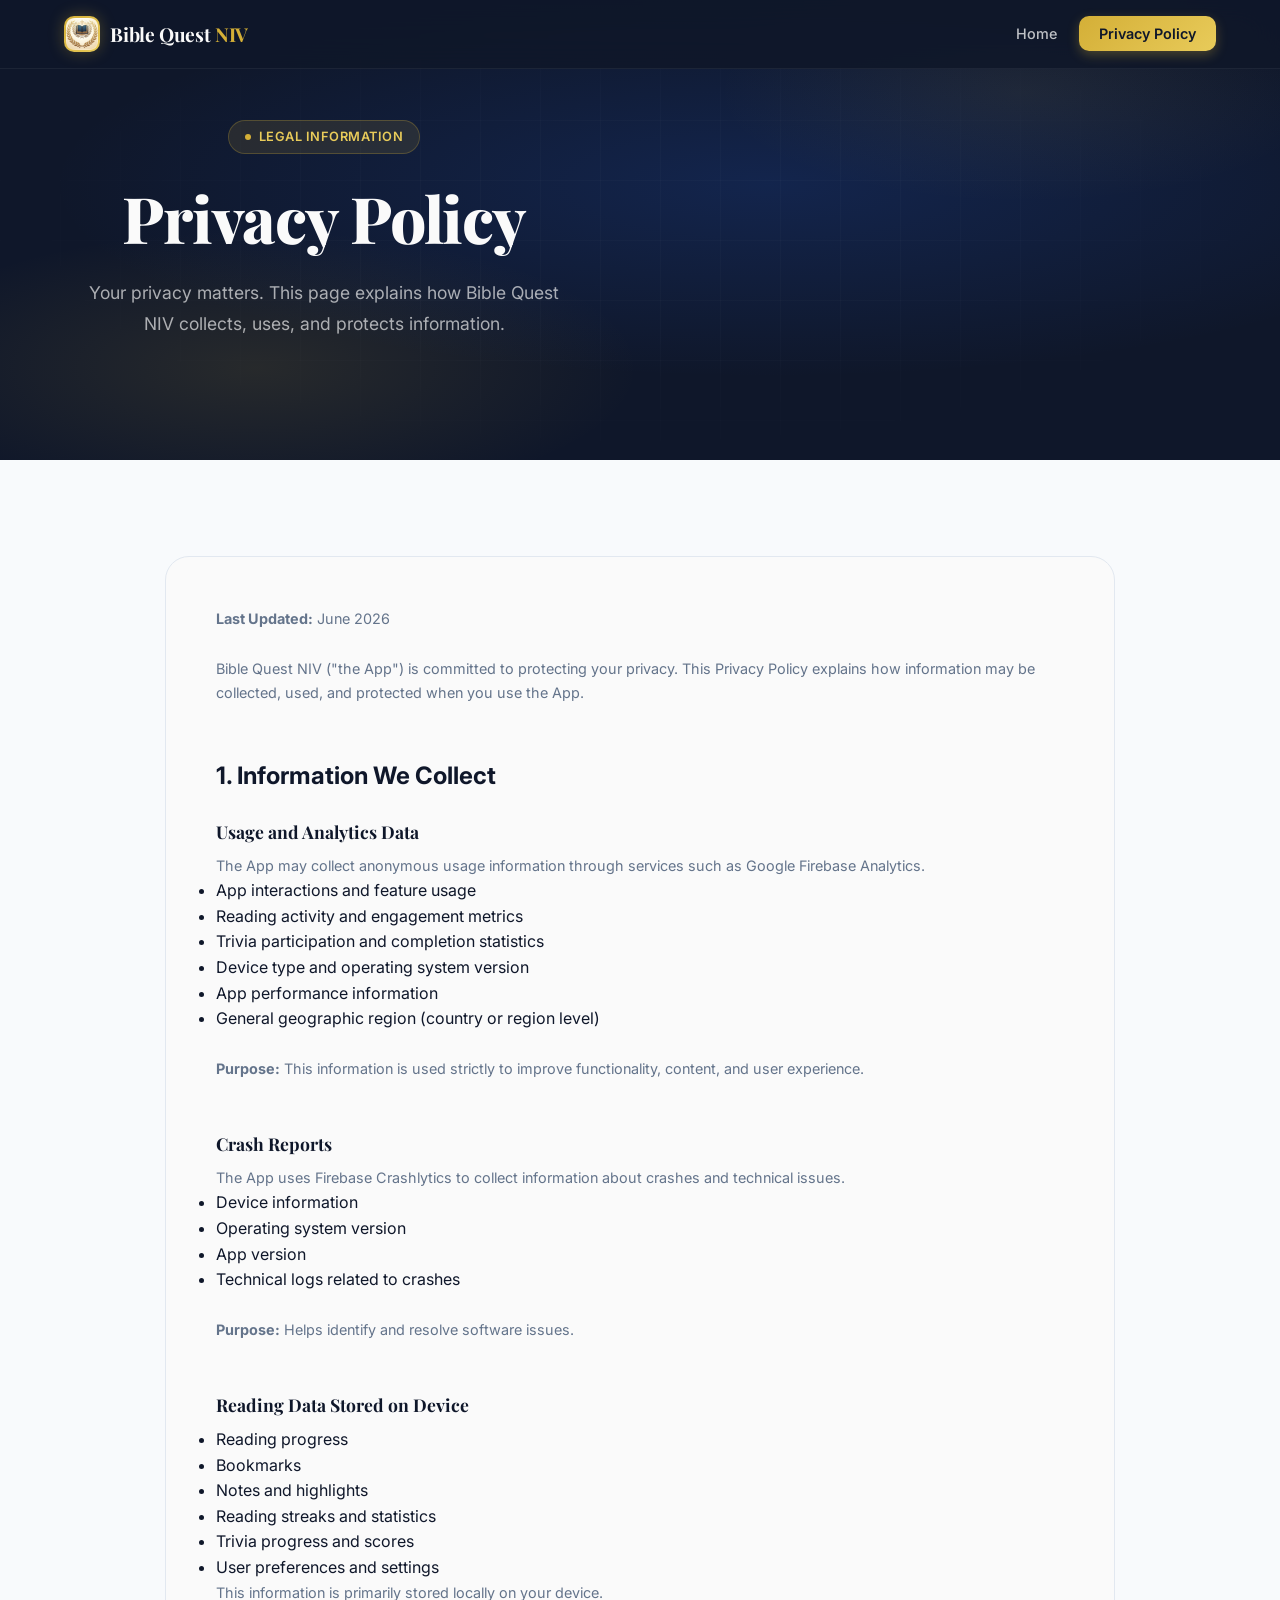
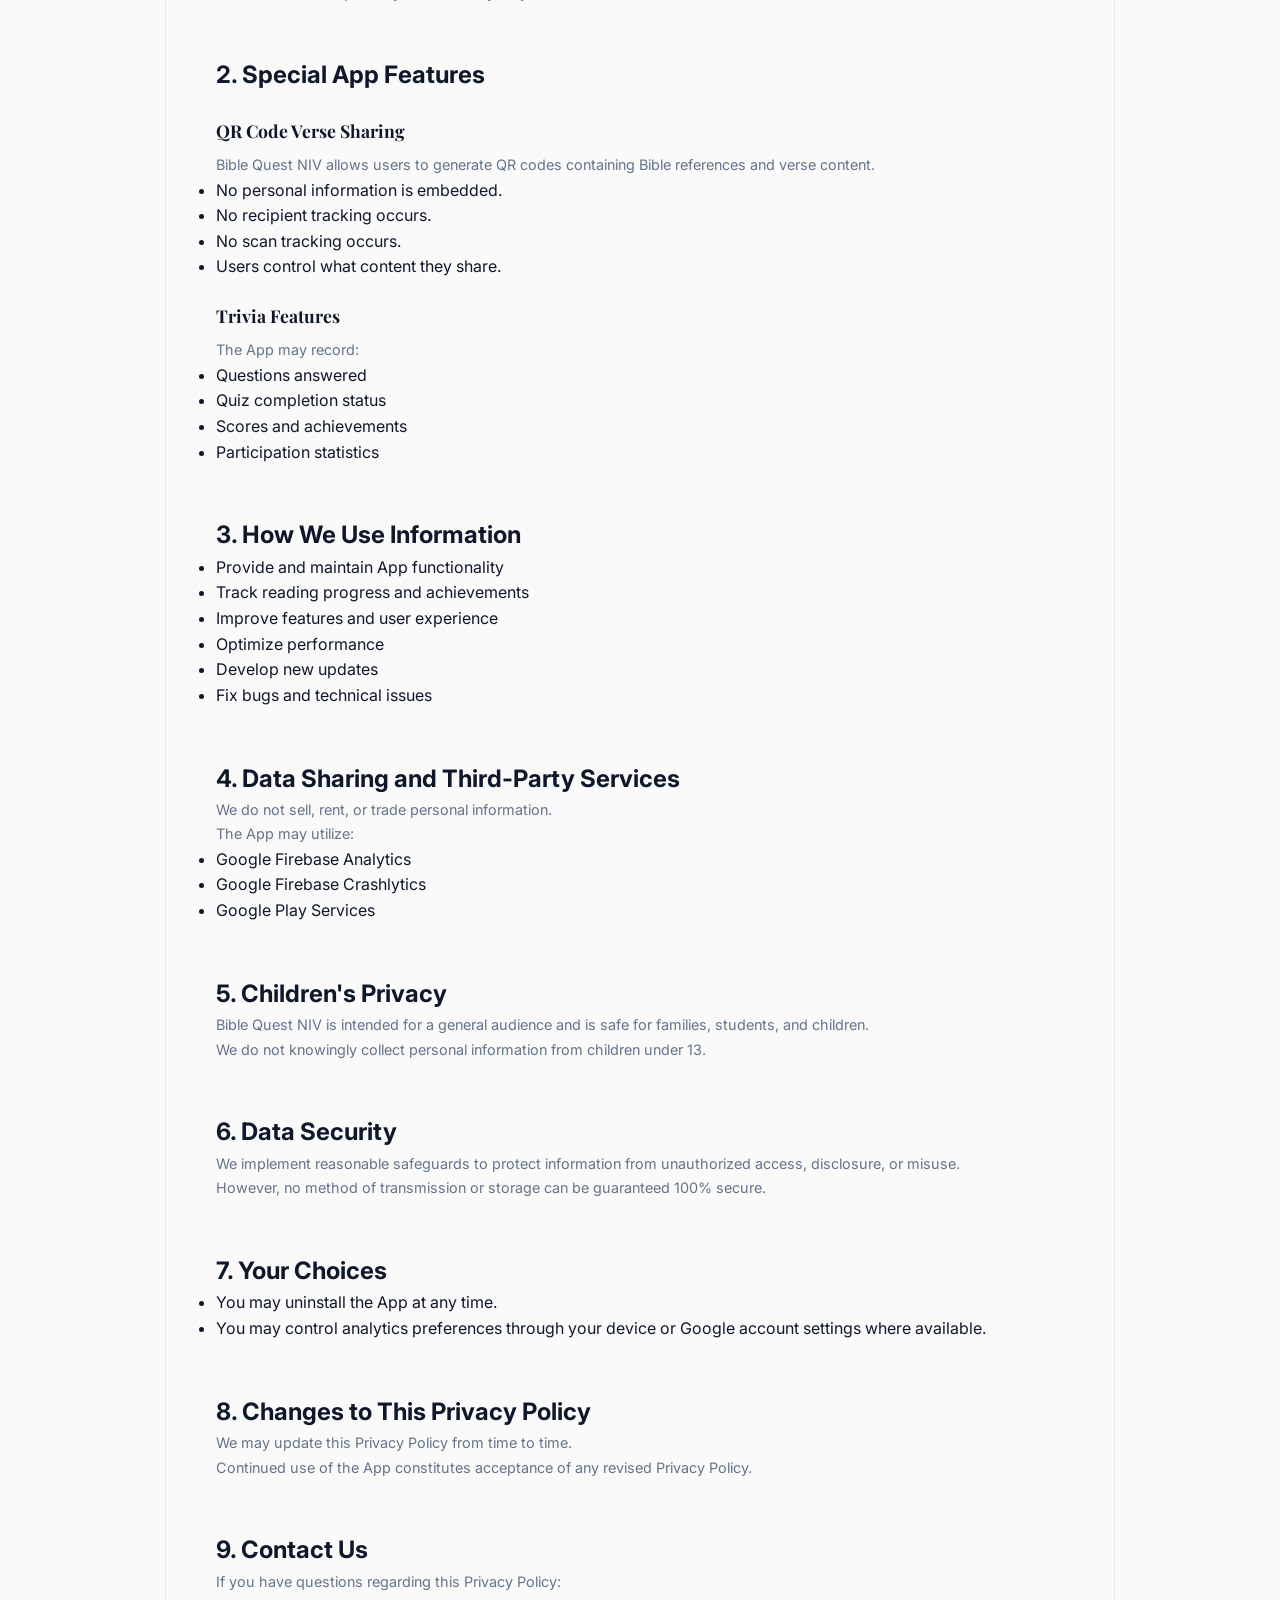
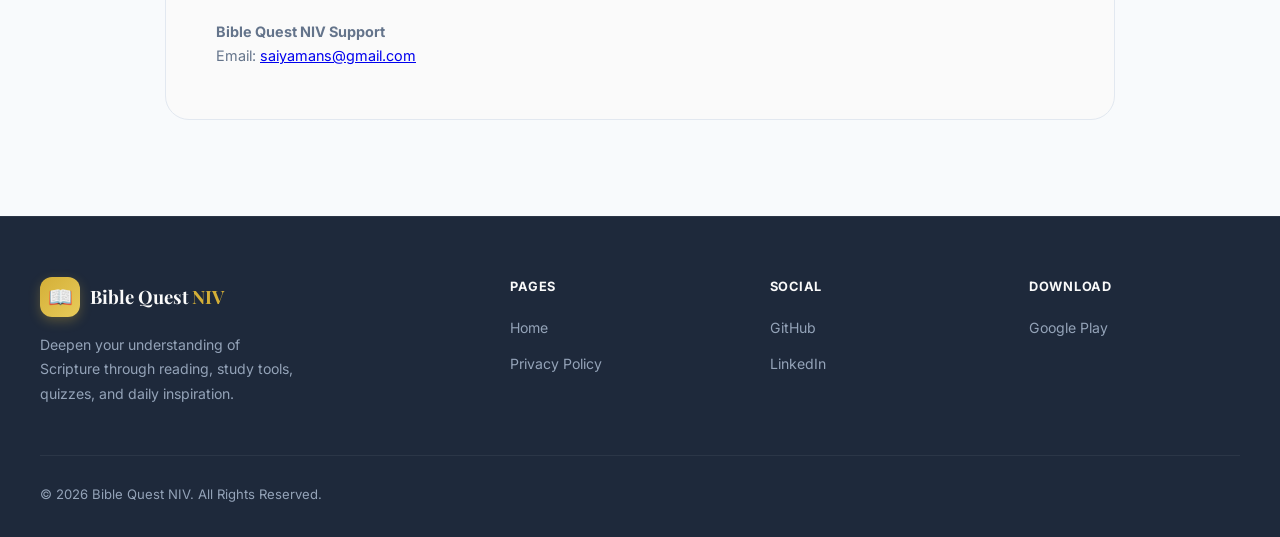
==== commit 90a9c788: "added logo and privacy policy" ====
--- a/pages/privacy-policy.html
+++ b/pages/privacy-policy.html
@@ -26,7 +26,7 @@
   <div class="nav-inner">
 
     <a href="../index.html" class="nav-logo">
-      <div class="nav-logo-icon">📖</div>
+      <div class="nav-logo-icon"><img src="../img/icon_bible.png" class="logo-img"  alt="Brand Logo"/></div>
 
       <div class="nav-logo-text">
         Bible Quest <span>NIV</span>
@@ -363,7 +363,7 @@
         <ul class="footer-links">
 
           <li>
-            <a href="https://github.com/Stainley"
+            <a href="https://github.com/stainley"
                target="_blank"
                class="footer-link">
               GitHub
@@ -371,18 +371,10 @@
           </li>
 
           <li>
-            <a href="https://www.linkedin.com"
+            <a href="https://www.linkedin.com/in/stainleylebron"
                target="_blank"
                class="footer-link">
               LinkedIn
-            </a>
-          </li>
-
-          <li>
-            <a href="https://facebook.com"
-               target="_blank"
-               class="footer-link">
-              Facebook
             </a>
           </li>
 
--- a/css/style.css
+++ b/css/style.css
@@ -987,3 +987,9 @@
   font-size: 1.4rem;
   opacity: 0.4;
 }
+
+.nav-logo-icon .logo-img {
+  width: 32px;
+  height: 32px;
+  object-fit: contain; /* keeps the image proportions crisp */
+}
